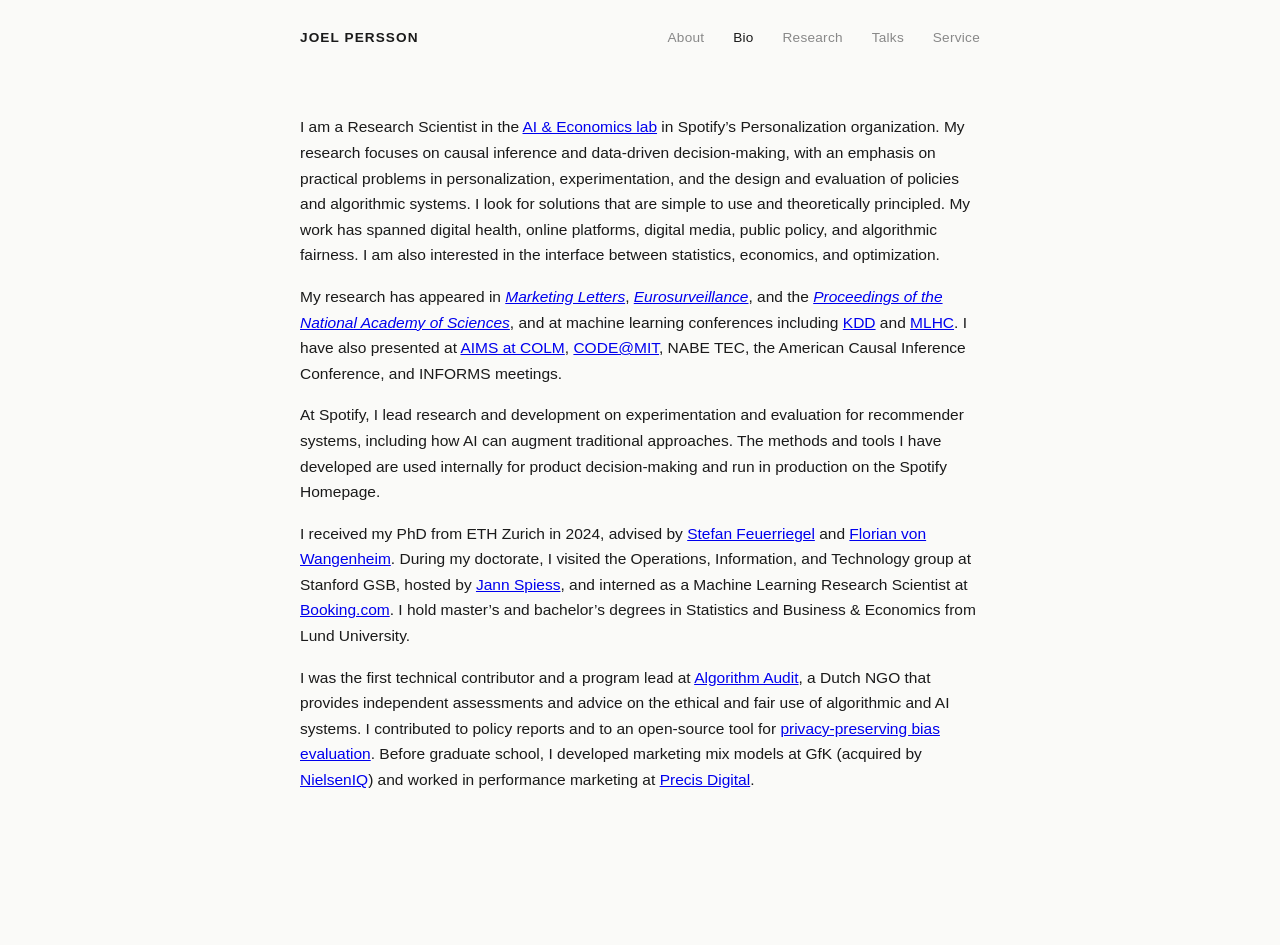
==== bio.html @ be1ed97e "Add Bio page Co-authored-by: Cursor <cursoragent@cursor.com>" ====
<!DOCTYPE html>
<html lang="en">
<head>
  <meta charset="UTF-8">
  <meta name="viewport" content="width=device-width, initial-scale=1.0">
  <meta name="description" content="Biography of Joel Persson, Research Scientist in the AI &amp; Economics lab at Spotify.">
  <title>Bio — Joel Persson</title>
  <link rel="stylesheet" href="style.css">
</head>
<body>

<nav>
  <a class="name" href="index.html">Joel Persson</a>
  <ul>
    <li><a href="index.html">About</a></li>
    <li><a href="bio.html" class="active">Bio</a></li>
    <li><a href="research.html">Research</a></li>
    <li><a href="talks.html">Talks</a></li>
    <li><a href="service.html">Service</a></li>
  </ul>
</nav>

<main>
  <h1 class="visually-hidden">Bio</h1>
  <div class="bio">
    <p>I am a Research Scientist in the <a href="https://research.atspotify.com/" target="_blank">AI &amp; Economics lab</a> in Spotify’s Personalization organization. My research focuses on causal inference and data-driven decision-making, with an emphasis on practical problems in personalization, experimentation, and the design and evaluation of policies and algorithmic systems. I look for solutions that are simple to use and theoretically principled. My work has spanned digital health, online platforms, digital media, public policy, and algorithmic fairness. I am also interested in the interface between statistics, economics, and optimization.</p>
    <p>My research has appeared in <a href="https://rdcu.be/4XKfrKADJa2a" target="_blank"><em>Marketing Letters</em></a>, <a href="https://www.eurosurveillance.org/content/10.2807/1560-7917.ES.2022.27.10.2100374" target="_blank"><em>Eurosurveillance</em></a>, and the <a href="https://www.pnas.org/doi/10.1073/pnas.2100664118" target="_blank"><em>Proceedings of the National Academy of Sciences</em></a>, and at machine learning conferences including <a href="https://dl.acm.org/doi/10.1145/3447548.3467157" target="_blank">KDD</a> and <a href="https://proceedings.mlr.press/v182/blumlein22a.html" target="_blank">MLHC</a>. I have also presented at <a href="https://aimslab.stanford.edu/workshop" target="_blank">AIMS at COLM</a>, <a href="https://ide.mit.edu/events/2026-conference-on-digital-experimentation-mit-codemit/" target="_blank">CODE@MIT</a>, NABE TEC, the American Causal Inference Conference, and INFORMS meetings.</p>
    <p>At Spotify, I lead research and development on experimentation and evaluation for recommender systems, including how AI can augment traditional approaches. The methods and tools I have developed are used internally for product decision-making and run in production on the Spotify Homepage.</p>
    <p>I received my PhD from ETH Zurich in 2024, advised by <a href="https://www.som.lmu.de/ai/en/institute/contact-page/stefan-feuerriegel-840c1071.html" target="_blank">Stefan Feuerriegel</a> and <a href="https://techmarketing.ethz.ch/team/group-head1/wangenheim.html" target="_blank">Florian von Wangenheim</a>. During my doctorate, I visited the Operations, Information, and Technology group at Stanford GSB, hosted by <a href="https://gsb-faculty.stanford.edu/jann-spiess/" target="_blank">Jann Spiess</a>, and interned as a Machine Learning Research Scientist at <a href="https://booking.ai/" target="_blank">Booking.com</a>. I hold master’s and bachelor’s degrees in Statistics and Business &amp; Economics from Lund University.</p>
    <p>I was the first technical contributor and a program lead at <a href="https://algorithmaudit.eu/" target="_blank">Algorithm Audit</a>, a Dutch NGO that provides independent assessments and advice on the ethical and fair use of algorithmic and AI systems. I contributed to policy reports and to an open-source tool for <a href="https://github.com/NGO-Algorithm-Audit/unsupervised-bias-detection/tree/master" target="_blank">privacy-preserving bias evaluation</a>. Before graduate school, I developed marketing mix models at GfK (acquired by <a href="https://nielseniq.com/global/en/solutions/marketing-mix-modeling/" target="_blank">NielsenIQ</a>) and worked in performance marketing at <a href="https://www.precis.com" target="_blank">Precis Digital</a>.</p>
  </div>
</main>

</body>
</html>
---- style.css ----
*, *::before, *::after { box-sizing: border-box; margin: 0; padding: 0; }

:root {
  --text: #1a1a1a;
  --muted: #888;
  --bg: #fafaf8;
  --max: 680px;
  --serif: 'Georgia', serif;
  --sans: 'Helvetica Neue', Helvetica, Arial, sans-serif;
}

body {
  background: var(--bg);
  color: var(--text);
  font-family: var(--sans);
  font-size: 16px;
  line-height: 1.65;
  padding: 0 1.5rem;
}

nav {
  max-width: var(--max);
  margin: 0 auto;
  padding: 1.5rem 0 0.5rem;
  display: flex;
  justify-content: space-between;
  align-items: baseline;
}

nav .name {
  font-size: 0.85rem;
  font-weight: 600;
  letter-spacing: 0.08em;
  text-transform: uppercase;
  text-decoration: none;
  color: var(--text);
}

nav ul {
  list-style: none;
  display: flex;
  gap: 1.8rem;
}

nav ul a {
  font-size: 0.85rem;
  color: var(--muted);
  text-decoration: none;
  letter-spacing: 0.02em;
  transition: color 0.15s;
}

nav ul a:hover, nav ul a.active { color: var(--text); }

.banner { width: calc(100% + 3rem); margin-left: -1.5rem; margin-top: -0.5rem; }
.banner img { width: 100%; height: 160px; object-fit: cover; object-position: center 35%; display: block; }
.banner-credit { max-width: var(--max); margin: 0.3rem auto 0; padding: 0 1.5rem; font-size: 0.62rem; color: #bbb; text-align: left; letter-spacing: 0.02em; }
.banner-credit a { color: #bbb; text-decoration: none; }
.banner-credit em { font-style: italic; }


/* Off-screen but readable by screen readers; display:none would hide it from them too. */
.visually-hidden {
  position: absolute;
  width: 1px;
  height: 1px;
  margin: -1px;
  padding: 0;
  overflow: hidden;
  clip-path: inset(50%);
  white-space: nowrap;
  border: 0;
}

main {
  max-width: var(--max);
  margin: 0 auto;
  padding-bottom: 6rem;
}

.bio {
  margin-top: 3.5rem;
  margin-bottom: 3.5rem;
}

.bio p { margin-bottom: 1rem; font-size: 0.97rem; }
.bio p:last-child { margin-bottom: 0; }

.links {
  display: flex;
  gap: 1.2rem;
  margin-top: 1.4rem;
  flex-wrap: wrap;
}

.links a {
  font-size: 0.8rem;
  letter-spacing: 0.05em;
  text-transform: uppercase;
  color: var(--muted);
  text-decoration: none;
  border-bottom: 1px solid currentColor;
  padding-bottom: 1px;
  transition: color 0.15s;
}

.links a:hover { color: var(--text); }

hr {
  border: none;
  border-top: 1px solid #ddd;
  margin: 2.5rem 0;
}

h2 {
  font-family: var(--sans);
  font-size: 0.75rem;
  font-weight: 600;
  letter-spacing: 0.12em;
  text-transform: uppercase;
  color: var(--muted);
  margin-bottom: 1.6rem;
}

.paper { margin-bottom: 2rem; }

.paper .title {
  font-family: var(--serif);
  font-size: 0.97rem;
  color: var(--text);
  text-decoration: none;
  font-style: italic;
}

.paper .title:hover { text-decoration: underline; }

.paper .authors {
  font-size: 0.85rem;
  color: var(--muted);
  margin-top: 0.2rem;
}

.paper .authors a {
  color: var(--muted);
  text-decoration: none;
  border-bottom: 1px solid #ddd;
  transition: color 0.15s;
}

.paper .authors a:hover { color: var(--text); }

.paper .venue {
  font-size: 0.85rem;
  color: var(--text);
  margin-top: 0.1rem;
}

.paper .abstract { margin-top: 0.45rem; }

.paper .abstract summary {
  font-size: 0.8rem;
  color: var(--muted);
  cursor: pointer;
  list-style: none;
  display: inline-flex;
  align-items: baseline;
  gap: 0.4rem;
  letter-spacing: 0.02em;
  transition: color 0.15s;
}

.paper .abstract summary::-webkit-details-marker { display: none; }

.paper .abstract summary::before {
  content: "+";
  display: inline-block;
  width: 0.7em;
  text-align: center;
}

.paper .abstract[open] summary::before { content: "\2212"; }

.paper .abstract summary:hover { color: var(--text); }

.paper .abstract summary:focus-visible {
  outline: 1px dotted var(--muted);
  outline-offset: 3px;
}

.paper .abstract p {
  font-size: 0.85rem;
  line-height: 1.6;
  color: var(--text);
  margin-top: 0.5rem;
  padding-left: 1rem;
  border-left: 1px solid #ddd;
  text-align: justify;
}

.paper .extras {
  font-size: 0.8rem;
  color: var(--muted);
  margin-top: 0.3rem;
  display: flex;
  gap: 0.8rem;
  flex-wrap: wrap;
}

.paper .extras a {
  color: var(--muted);
  text-decoration: none;
  border-bottom: 1px solid #ccc;
  padding-bottom: 1px;
  transition: color 0.15s;
}

.paper .extras a:hover { color: var(--text); }

@media (max-width: 520px) {
  nav { flex-direction: column; gap: 1rem; }
}
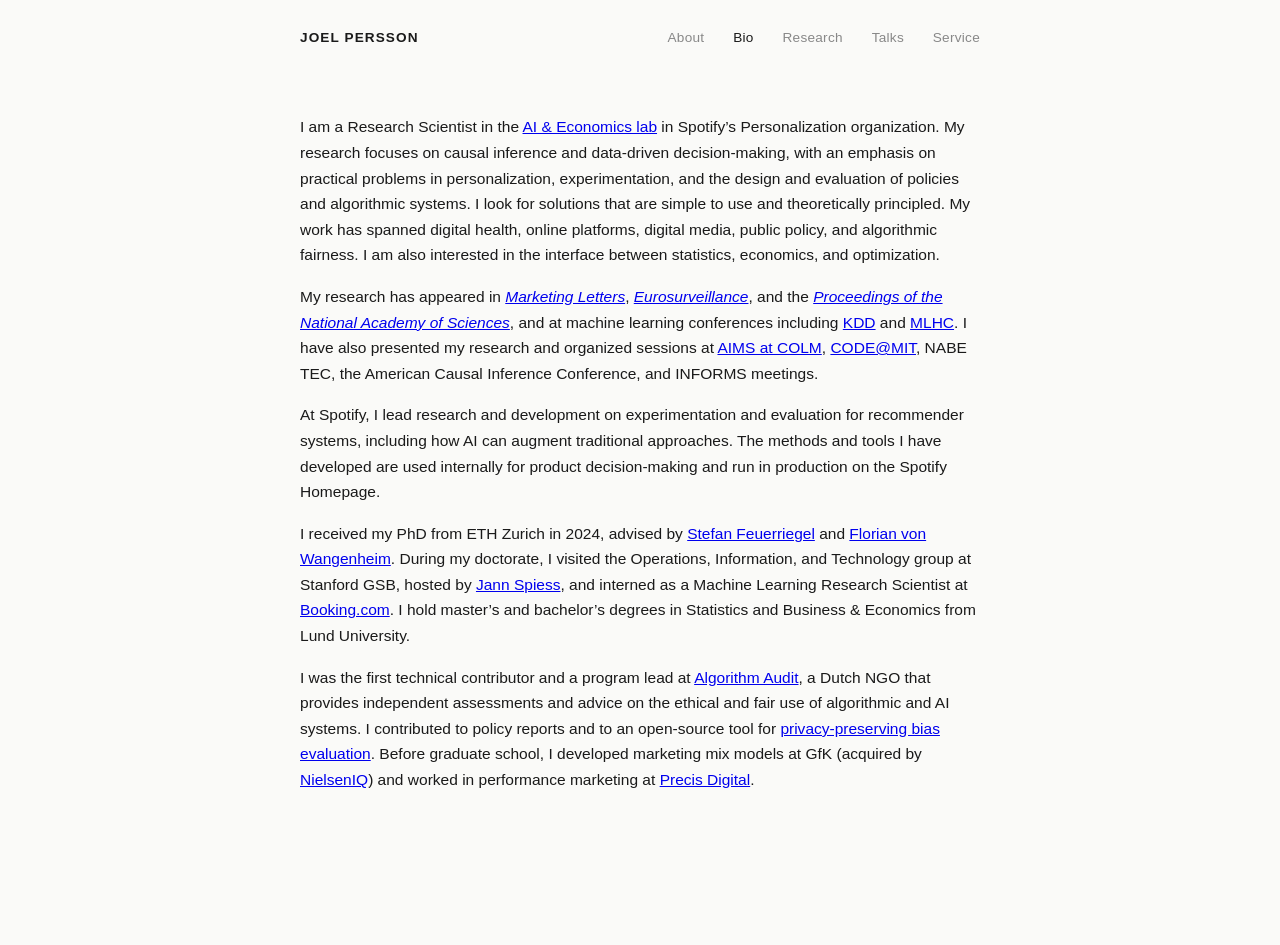
==== commit 1a0531f8: "Clarify presentation and session organization in bio Co-authored-by: Cursor <cursoragent@cursor.com>" ====
--- a/bio.html
+++ b/bio.html
@@ -1,35 +1,35 @@
-<!DOCTYPE html>
-<html lang="en">
-<head>
-  <meta charset="UTF-8">
-  <meta name="viewport" content="width=device-width, initial-scale=1.0">
-  <meta name="description" content="Biography of Joel Persson, Research Scientist in the AI &amp; Economics lab at Spotify.">
-  <title>Bio — Joel Persson</title>
-  <link rel="stylesheet" href="style.css">
-</head>
-<body>
-
-<nav>
-  <a class="name" href="index.html">Joel Persson</a>
-  <ul>
-    <li><a href="index.html">About</a></li>
-    <li><a href="bio.html" class="active">Bio</a></li>
-    <li><a href="research.html">Research</a></li>
-    <li><a href="talks.html">Talks</a></li>
-    <li><a href="service.html">Service</a></li>
-  </ul>
-</nav>
-
-<main>
-  <h1 class="visually-hidden">Bio</h1>
-  <div class="bio">
-    <p>I am a Research Scientist in the <a href="https://research.atspotify.com/" target="_blank">AI &amp; Economics lab</a> in Spotify’s Personalization organization. My research focuses on causal inference and data-driven decision-making, with an emphasis on practical problems in personalization, experimentation, and the design and evaluation of policies and algorithmic systems. I look for solutions that are simple to use and theoretically principled. My work has spanned digital health, online platforms, digital media, public policy, and algorithmic fairness. I am also interested in the interface between statistics, economics, and optimization.</p>
-    <p>My research has appeared in <a href="https://rdcu.be/4XKfrKADJa2a" target="_blank"><em>Marketing Letters</em></a>, <a href="https://www.eurosurveillance.org/content/10.2807/1560-7917.ES.2022.27.10.2100374" target="_blank"><em>Eurosurveillance</em></a>, and the <a href="https://www.pnas.org/doi/10.1073/pnas.2100664118" target="_blank"><em>Proceedings of the National Academy of Sciences</em></a>, and at machine learning conferences including <a href="https://dl.acm.org/doi/10.1145/3447548.3467157" target="_blank">KDD</a> and <a href="https://proceedings.mlr.press/v182/blumlein22a.html" target="_blank">MLHC</a>. I have also presented at <a href="https://aimslab.stanford.edu/workshop" target="_blank">AIMS at COLM</a>, <a href="https://ide.mit.edu/events/2026-conference-on-digital-experimentation-mit-codemit/" target="_blank">CODE@MIT</a>, NABE TEC, the American Causal Inference Conference, and INFORMS meetings.</p>
-    <p>At Spotify, I lead research and development on experimentation and evaluation for recommender systems, including how AI can augment traditional approaches. The methods and tools I have developed are used internally for product decision-making and run in production on the Spotify Homepage.</p>
-    <p>I received my PhD from ETH Zurich in 2024, advised by <a href="https://www.som.lmu.de/ai/en/institute/contact-page/stefan-feuerriegel-840c1071.html" target="_blank">Stefan Feuerriegel</a> and <a href="https://techmarketing.ethz.ch/team/group-head1/wangenheim.html" target="_blank">Florian von Wangenheim</a>. During my doctorate, I visited the Operations, Information, and Technology group at Stanford GSB, hosted by <a href="https://gsb-faculty.stanford.edu/jann-spiess/" target="_blank">Jann Spiess</a>, and interned as a Machine Learning Research Scientist at <a href="https://booking.ai/" target="_blank">Booking.com</a>. I hold master’s and bachelor’s degrees in Statistics and Business &amp; Economics from Lund University.</p>
-    <p>I was the first technical contributor and a program lead at <a href="https://algorithmaudit.eu/" target="_blank">Algorithm Audit</a>, a Dutch NGO that provides independent assessments and advice on the ethical and fair use of algorithmic and AI systems. I contributed to policy reports and to an open-source tool for <a href="https://github.com/NGO-Algorithm-Audit/unsupervised-bias-detection/tree/master" target="_blank">privacy-preserving bias evaluation</a>. Before graduate school, I developed marketing mix models at GfK (acquired by <a href="https://nielseniq.com/global/en/solutions/marketing-mix-modeling/" target="_blank">NielsenIQ</a>) and worked in performance marketing at <a href="https://www.precis.com" target="_blank">Precis Digital</a>.</p>
-  </div>
-</main>
-
-</body>
-</html>
+<!DOCTYPE html>
+<html lang="en">
+<head>
+  <meta charset="UTF-8">
+  <meta name="viewport" content="width=device-width, initial-scale=1.0">
+  <meta name="description" content="Biography of Joel Persson, Research Scientist in the AI &amp; Economics lab at Spotify.">
+  <title>Bio — Joel Persson</title>
+  <link rel="stylesheet" href="style.css">
+</head>
+<body>
+
+<nav>
+  <a class="name" href="index.html">Joel Persson</a>
+  <ul>
+    <li><a href="index.html">About</a></li>
+    <li><a href="bio.html" class="active">Bio</a></li>
+    <li><a href="research.html">Research</a></li>
+    <li><a href="talks.html">Talks</a></li>
+    <li><a href="service.html">Service</a></li>
+  </ul>
+</nav>
+
+<main>
+  <h1 class="visually-hidden">Bio</h1>
+  <div class="bio">
+    <p>I am a Research Scientist in the <a href="https://research.atspotify.com/" target="_blank">AI &amp; Economics lab</a> in Spotify’s Personalization organization. My research focuses on causal inference and data-driven decision-making, with an emphasis on practical problems in personalization, experimentation, and the design and evaluation of policies and algorithmic systems. I look for solutions that are simple to use and theoretically principled. My work has spanned digital health, online platforms, digital media, public policy, and algorithmic fairness. I am also interested in the interface between statistics, economics, and optimization.</p>
+    <p>My research has appeared in <a href="https://rdcu.be/4XKfrKADJa2a" target="_blank"><em>Marketing Letters</em></a>, <a href="https://www.eurosurveillance.org/content/10.2807/1560-7917.ES.2022.27.10.2100374" target="_blank"><em>Eurosurveillance</em></a>, and the <a href="https://www.pnas.org/doi/10.1073/pnas.2100664118" target="_blank"><em>Proceedings of the National Academy of Sciences</em></a>, and at machine learning conferences including <a href="https://dl.acm.org/doi/10.1145/3447548.3467157" target="_blank">KDD</a> and <a href="https://proceedings.mlr.press/v182/blumlein22a.html" target="_blank">MLHC</a>. I have also presented my research and organized sessions at <a href="https://aimslab.stanford.edu/workshop" target="_blank">AIMS at COLM</a>, <a href="https://ide.mit.edu/events/2026-conference-on-digital-experimentation-mit-codemit/" target="_blank">CODE@MIT</a>, NABE TEC, the American Causal Inference Conference, and INFORMS meetings.</p>
+    <p>At Spotify, I lead research and development on experimentation and evaluation for recommender systems, including how AI can augment traditional approaches. The methods and tools I have developed are used internally for product decision-making and run in production on the Spotify Homepage.</p>
+    <p>I received my PhD from ETH Zurich in 2024, advised by <a href="https://www.som.lmu.de/ai/en/institute/contact-page/stefan-feuerriegel-840c1071.html" target="_blank">Stefan Feuerriegel</a> and <a href="https://techmarketing.ethz.ch/team/group-head1/wangenheim.html" target="_blank">Florian von Wangenheim</a>. During my doctorate, I visited the Operations, Information, and Technology group at Stanford GSB, hosted by <a href="https://gsb-faculty.stanford.edu/jann-spiess/" target="_blank">Jann Spiess</a>, and interned as a Machine Learning Research Scientist at <a href="https://booking.ai/" target="_blank">Booking.com</a>. I hold master’s and bachelor’s degrees in Statistics and Business &amp; Economics from Lund University.</p>
+    <p>I was the first technical contributor and a program lead at <a href="https://algorithmaudit.eu/" target="_blank">Algorithm Audit</a>, a Dutch NGO that provides independent assessments and advice on the ethical and fair use of algorithmic and AI systems. I contributed to policy reports and to an open-source tool for <a href="https://github.com/NGO-Algorithm-Audit/unsupervised-bias-detection/tree/master" target="_blank">privacy-preserving bias evaluation</a>. Before graduate school, I developed marketing mix models at GfK (acquired by <a href="https://nielseniq.com/global/en/solutions/marketing-mix-modeling/" target="_blank">NielsenIQ</a>) and worked in performance marketing at <a href="https://www.precis.com" target="_blank">Precis Digital</a>.</p>
+  </div>
+</main>
+
+</body>
+</html>
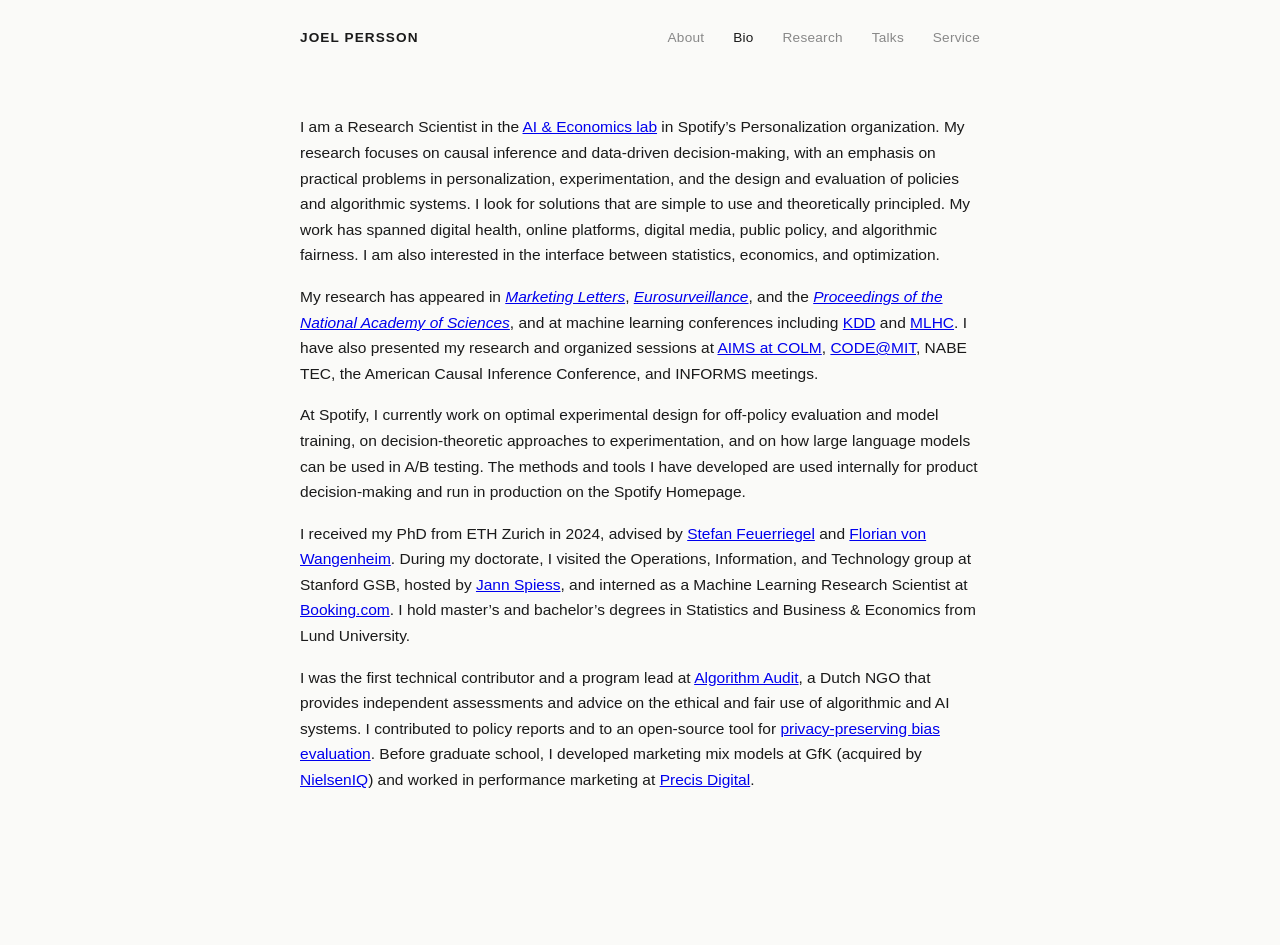
==== commit 1a92182e: "Specify current Spotify work on the bio page Co-authored-by: Cursor <cursoragent@cursor.com>" ====
--- a/bio.html
+++ b/bio.html
@@ -25,7 +25,7 @@
   <div class="bio">
     <p>I am a Research Scientist in the <a href="https://research.atspotify.com/" target="_blank">AI &amp; Economics lab</a> in Spotify’s Personalization organization. My research focuses on causal inference and data-driven decision-making, with an emphasis on practical problems in personalization, experimentation, and the design and evaluation of policies and algorithmic systems. I look for solutions that are simple to use and theoretically principled. My work has spanned digital health, online platforms, digital media, public policy, and algorithmic fairness. I am also interested in the interface between statistics, economics, and optimization.</p>
     <p>My research has appeared in <a href="https://rdcu.be/4XKfrKADJa2a" target="_blank"><em>Marketing Letters</em></a>, <a href="https://www.eurosurveillance.org/content/10.2807/1560-7917.ES.2022.27.10.2100374" target="_blank"><em>Eurosurveillance</em></a>, and the <a href="https://www.pnas.org/doi/10.1073/pnas.2100664118" target="_blank"><em>Proceedings of the National Academy of Sciences</em></a>, and at machine learning conferences including <a href="https://dl.acm.org/doi/10.1145/3447548.3467157" target="_blank">KDD</a> and <a href="https://proceedings.mlr.press/v182/blumlein22a.html" target="_blank">MLHC</a>. I have also presented my research and organized sessions at <a href="https://aimslab.stanford.edu/workshop" target="_blank">AIMS at COLM</a>, <a href="https://ide.mit.edu/events/2026-conference-on-digital-experimentation-mit-codemit/" target="_blank">CODE@MIT</a>, NABE TEC, the American Causal Inference Conference, and INFORMS meetings.</p>
-    <p>At Spotify, I lead research and development on experimentation and evaluation for recommender systems, including how AI can augment traditional approaches. The methods and tools I have developed are used internally for product decision-making and run in production on the Spotify Homepage.</p>
+    <p>At Spotify, I currently work on optimal experimental design for off-policy evaluation and model training, on decision-theoretic approaches to experimentation, and on how large language models can be used in A/B testing. The methods and tools I have developed are used internally for product decision-making and run in production on the Spotify Homepage.</p>
     <p>I received my PhD from ETH Zurich in 2024, advised by <a href="https://www.som.lmu.de/ai/en/institute/contact-page/stefan-feuerriegel-840c1071.html" target="_blank">Stefan Feuerriegel</a> and <a href="https://techmarketing.ethz.ch/team/group-head1/wangenheim.html" target="_blank">Florian von Wangenheim</a>. During my doctorate, I visited the Operations, Information, and Technology group at Stanford GSB, hosted by <a href="https://gsb-faculty.stanford.edu/jann-spiess/" target="_blank">Jann Spiess</a>, and interned as a Machine Learning Research Scientist at <a href="https://booking.ai/" target="_blank">Booking.com</a>. I hold master’s and bachelor’s degrees in Statistics and Business &amp; Economics from Lund University.</p>
     <p>I was the first technical contributor and a program lead at <a href="https://algorithmaudit.eu/" target="_blank">Algorithm Audit</a>, a Dutch NGO that provides independent assessments and advice on the ethical and fair use of algorithmic and AI systems. I contributed to policy reports and to an open-source tool for <a href="https://github.com/NGO-Algorithm-Audit/unsupervised-bias-detection/tree/master" target="_blank">privacy-preserving bias evaluation</a>. Before graduate school, I developed marketing mix models at GfK (acquired by <a href="https://nielseniq.com/global/en/solutions/marketing-mix-modeling/" target="_blank">NielsenIQ</a>) and worked in performance marketing at <a href="https://www.precis.com" target="_blank">Precis Digital</a>.</p>
   </div>
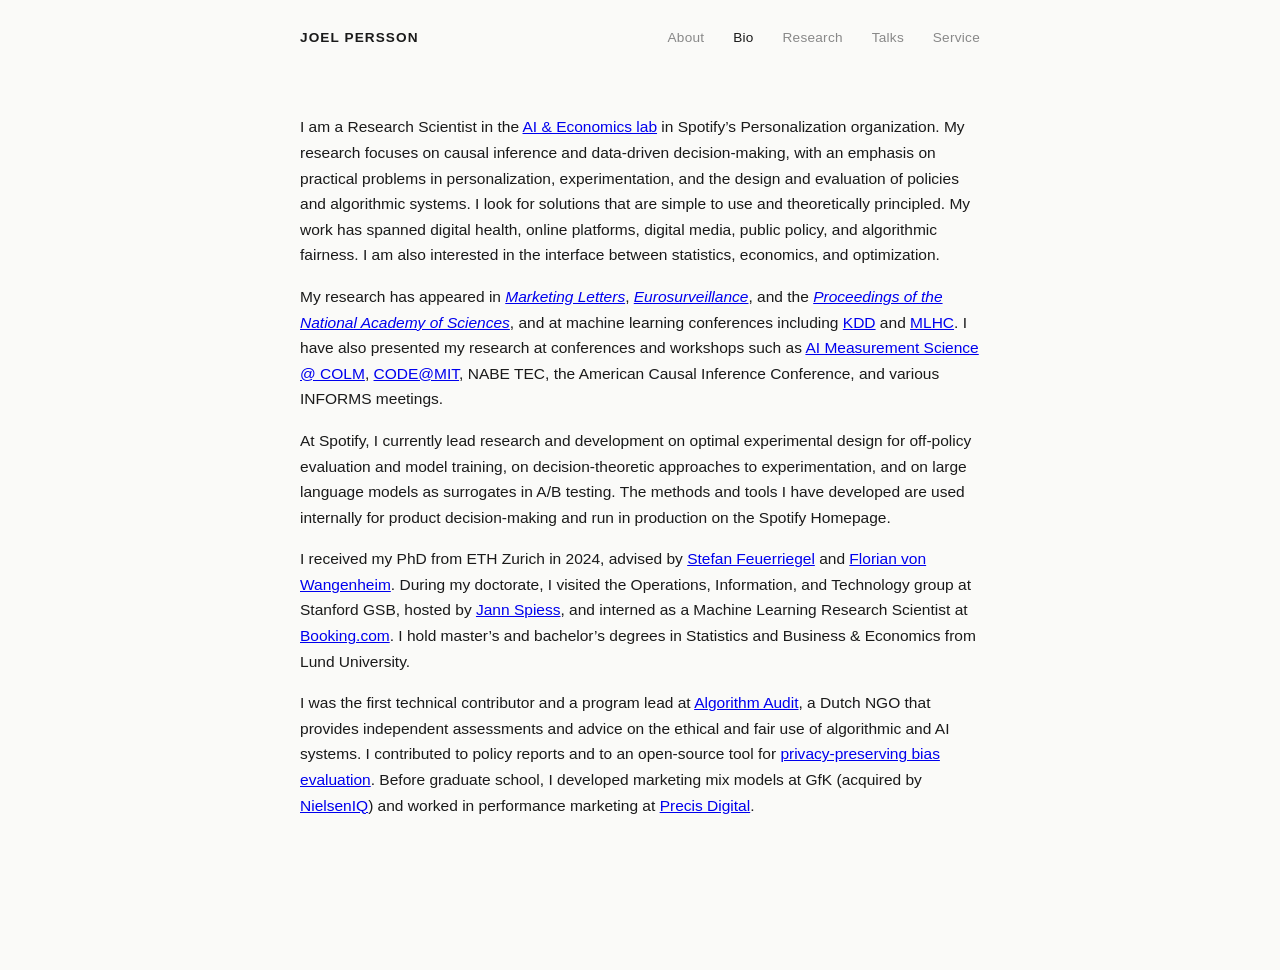
==== commit 834114f8: "Revise bio presentation and Spotify sentences Co-authored-by: Cursor <cursoragent@cursor.com>" ====
--- a/bio.html
+++ b/bio.html
@@ -24,8 +24,8 @@
   <h1 class="visually-hidden">Bio</h1>
   <div class="bio">
     <p>I am a Research Scientist in the <a href="https://research.atspotify.com/" target="_blank">AI &amp; Economics lab</a> in Spotify’s Personalization organization. My research focuses on causal inference and data-driven decision-making, with an emphasis on practical problems in personalization, experimentation, and the design and evaluation of policies and algorithmic systems. I look for solutions that are simple to use and theoretically principled. My work has spanned digital health, online platforms, digital media, public policy, and algorithmic fairness. I am also interested in the interface between statistics, economics, and optimization.</p>
-    <p>My research has appeared in <a href="https://rdcu.be/4XKfrKADJa2a" target="_blank"><em>Marketing Letters</em></a>, <a href="https://www.eurosurveillance.org/content/10.2807/1560-7917.ES.2022.27.10.2100374" target="_blank"><em>Eurosurveillance</em></a>, and the <a href="https://www.pnas.org/doi/10.1073/pnas.2100664118" target="_blank"><em>Proceedings of the National Academy of Sciences</em></a>, and at machine learning conferences including <a href="https://dl.acm.org/doi/10.1145/3447548.3467157" target="_blank">KDD</a> and <a href="https://proceedings.mlr.press/v182/blumlein22a.html" target="_blank">MLHC</a>. I have also presented my research and organized sessions at <a href="https://aimslab.stanford.edu/workshop" target="_blank">AIMS at COLM</a>, <a href="https://ide.mit.edu/events/2026-conference-on-digital-experimentation-mit-codemit/" target="_blank">CODE@MIT</a>, NABE TEC, the American Causal Inference Conference, and INFORMS meetings.</p>
-    <p>At Spotify, I currently work on optimal experimental design for off-policy evaluation and model training, on decision-theoretic approaches to experimentation, and on how large language models can be used in A/B testing. The methods and tools I have developed are used internally for product decision-making and run in production on the Spotify Homepage.</p>
+    <p>My research has appeared in <a href="https://rdcu.be/4XKfrKADJa2a" target="_blank"><em>Marketing Letters</em></a>, <a href="https://www.eurosurveillance.org/content/10.2807/1560-7917.ES.2022.27.10.2100374" target="_blank"><em>Eurosurveillance</em></a>, and the <a href="https://www.pnas.org/doi/10.1073/pnas.2100664118" target="_blank"><em>Proceedings of the National Academy of Sciences</em></a>, and at machine learning conferences including <a href="https://dl.acm.org/doi/10.1145/3447548.3467157" target="_blank">KDD</a> and <a href="https://proceedings.mlr.press/v182/blumlein22a.html" target="_blank">MLHC</a>. I have also presented my research at conferences and workshops such as <a href="https://aimslab.stanford.edu/workshop" target="_blank">AI Measurement Science @ COLM</a>, <a href="https://ide.mit.edu/events/2026-conference-on-digital-experimentation-mit-codemit/" target="_blank">CODE@MIT</a>, NABE TEC, the American Causal Inference Conference, and various INFORMS meetings.</p>
+    <p>At Spotify, I currently lead research and development on optimal experimental design for off-policy evaluation and model training, on decision-theoretic approaches to experimentation, and on large language models as surrogates in A/B testing. The methods and tools I have developed are used internally for product decision-making and run in production on the Spotify Homepage.</p>
     <p>I received my PhD from ETH Zurich in 2024, advised by <a href="https://www.som.lmu.de/ai/en/institute/contact-page/stefan-feuerriegel-840c1071.html" target="_blank">Stefan Feuerriegel</a> and <a href="https://techmarketing.ethz.ch/team/group-head1/wangenheim.html" target="_blank">Florian von Wangenheim</a>. During my doctorate, I visited the Operations, Information, and Technology group at Stanford GSB, hosted by <a href="https://gsb-faculty.stanford.edu/jann-spiess/" target="_blank">Jann Spiess</a>, and interned as a Machine Learning Research Scientist at <a href="https://booking.ai/" target="_blank">Booking.com</a>. I hold master’s and bachelor’s degrees in Statistics and Business &amp; Economics from Lund University.</p>
     <p>I was the first technical contributor and a program lead at <a href="https://algorithmaudit.eu/" target="_blank">Algorithm Audit</a>, a Dutch NGO that provides independent assessments and advice on the ethical and fair use of algorithmic and AI systems. I contributed to policy reports and to an open-source tool for <a href="https://github.com/NGO-Algorithm-Audit/unsupervised-bias-detection/tree/master" target="_blank">privacy-preserving bias evaluation</a>. Before graduate school, I developed marketing mix models at GfK (acquired by <a href="https://nielseniq.com/global/en/solutions/marketing-mix-modeling/" target="_blank">NielsenIQ</a>) and worked in performance marketing at <a href="https://www.precis.com" target="_blank">Precis Digital</a>.</p>
   </div>
